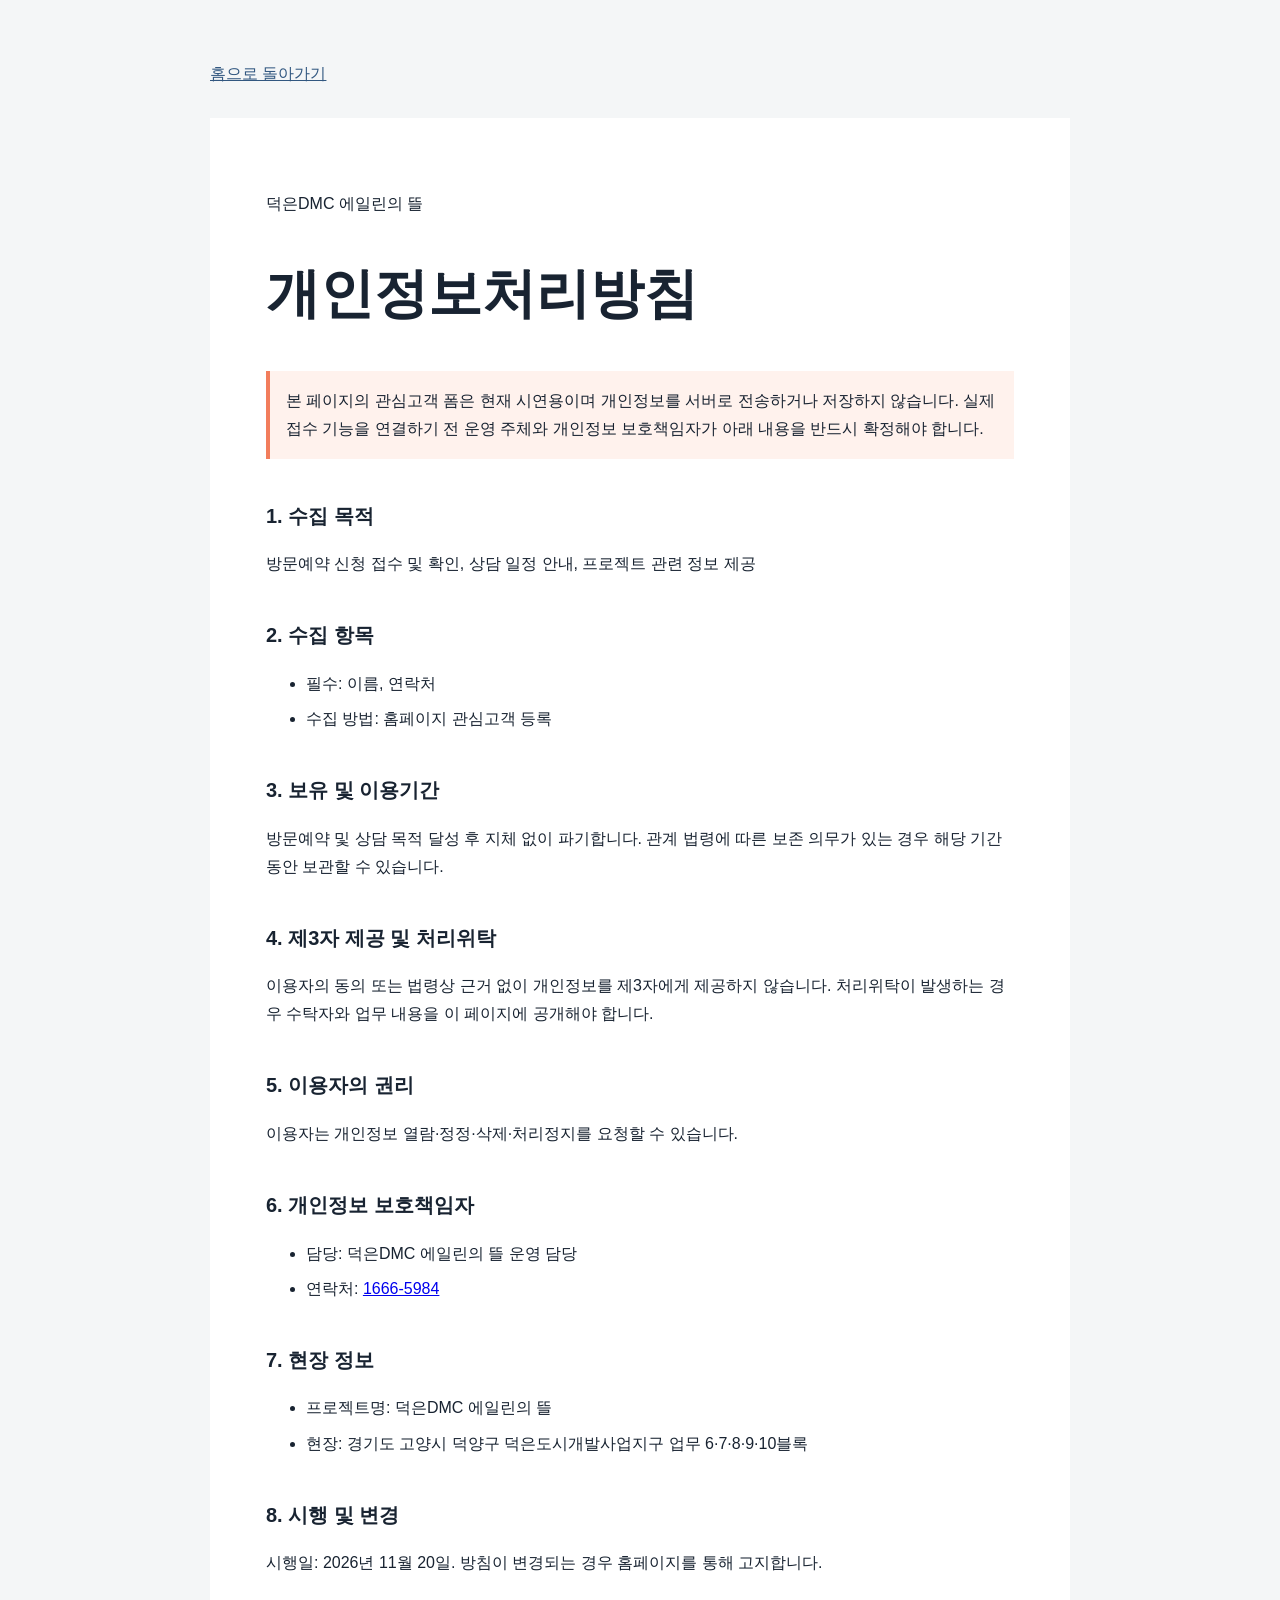
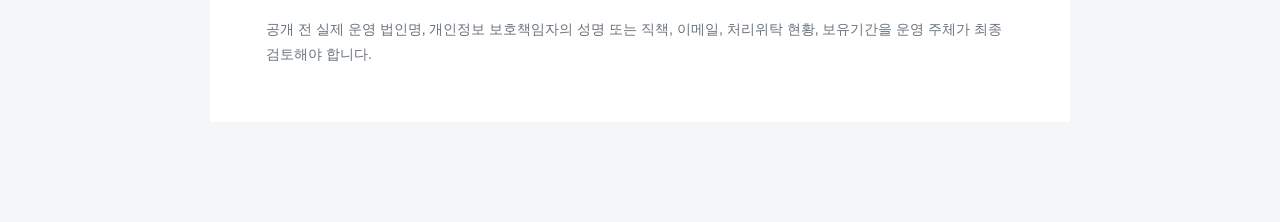
==== privacy.html @ 5596d7c9 "덕은DMC 에일린의 뜰 사이트 업로드" ====
<!doctype html>
<html lang="ko">
<head>
  <meta charset="utf-8">
  <meta name="viewport" content="width=device-width,initial-scale=1">
  <title>개인정보처리방침 | 덕은DMC 에일린의 뜰</title>
  <style>body{margin:0;background:#f4f6f7;color:#182331;font:16px/1.75 Arial,"Noto Sans KR",sans-serif}.wrap{max-width:860px;margin:auto;padding:60px 24px 100px}.back{color:#315780}.card{margin-top:30px;padding:clamp(24px,5vw,56px);background:#fff}h1{font-size:clamp(2rem,5vw,3.4rem);line-height:1.15}h2{margin-top:2.5rem;font-size:1.25rem}li{margin:.45rem 0}.notice{padding:16px;background:#fff2ed;border-left:4px solid #f27d5c}footer{margin-top:40px;color:#69737d;font-size:.88rem}</style>
</head>
<body><main class="wrap"><a class="back" href="index.html">홈으로 돌아가기</a><article class="card"><p>덕은DMC 에일린의 뜰</p><h1>개인정보처리방침</h1><p class="notice">본 페이지의 관심고객 폼은 현재 시연용이며 개인정보를 서버로 전송하거나 저장하지 않습니다. 실제 접수 기능을 연결하기 전 운영 주체와 개인정보 보호책임자가 아래 내용을 반드시 확정해야 합니다.</p>
<h2>1. 수집 목적</h2><p>방문예약 신청 접수 및 확인, 상담 일정 안내, 프로젝트 관련 정보 제공</p>
<h2>2. 수집 항목</h2><ul><li>필수: 이름, 연락처</li><li>수집 방법: 홈페이지 관심고객 등록</li></ul>
<h2>3. 보유 및 이용기간</h2><p>방문예약 및 상담 목적 달성 후 지체 없이 파기합니다. 관계 법령에 따른 보존 의무가 있는 경우 해당 기간 동안 보관할 수 있습니다.</p>
<h2>4. 제3자 제공 및 처리위탁</h2><p>이용자의 동의 또는 법령상 근거 없이 개인정보를 제3자에게 제공하지 않습니다. 처리위탁이 발생하는 경우 수탁자와 업무 내용을 이 페이지에 공개해야 합니다.</p>
<h2>5. 이용자의 권리</h2><p>이용자는 개인정보 열람·정정·삭제·처리정지를 요청할 수 있습니다.</p>
<h2>6. 개인정보 보호책임자</h2><ul><li>담당: 덕은DMC 에일린의 뜰 운영 담당</li><li>연락처: <a href="tel:16665984">1666-5984</a></li></ul>
<h2>7. 현장 정보</h2><ul><li>프로젝트명: 덕은DMC 에일린의 뜰</li><li>현장: 경기도 고양시 덕양구 덕은도시개발사업지구 업무 6·7·8·9·10블록</li></ul>
<h2>8. 시행 및 변경</h2><p>시행일: 2026년 11월 20일. 방침이 변경되는 경우 홈페이지를 통해 고지합니다.</p>
<footer>공개 전 실제 운영 법인명, 개인정보 보호책임자의 성명 또는 직책, 이메일, 처리위탁 현황, 보유기간을 운영 주체가 최종 검토해야 합니다.</footer></article></main></body></html>
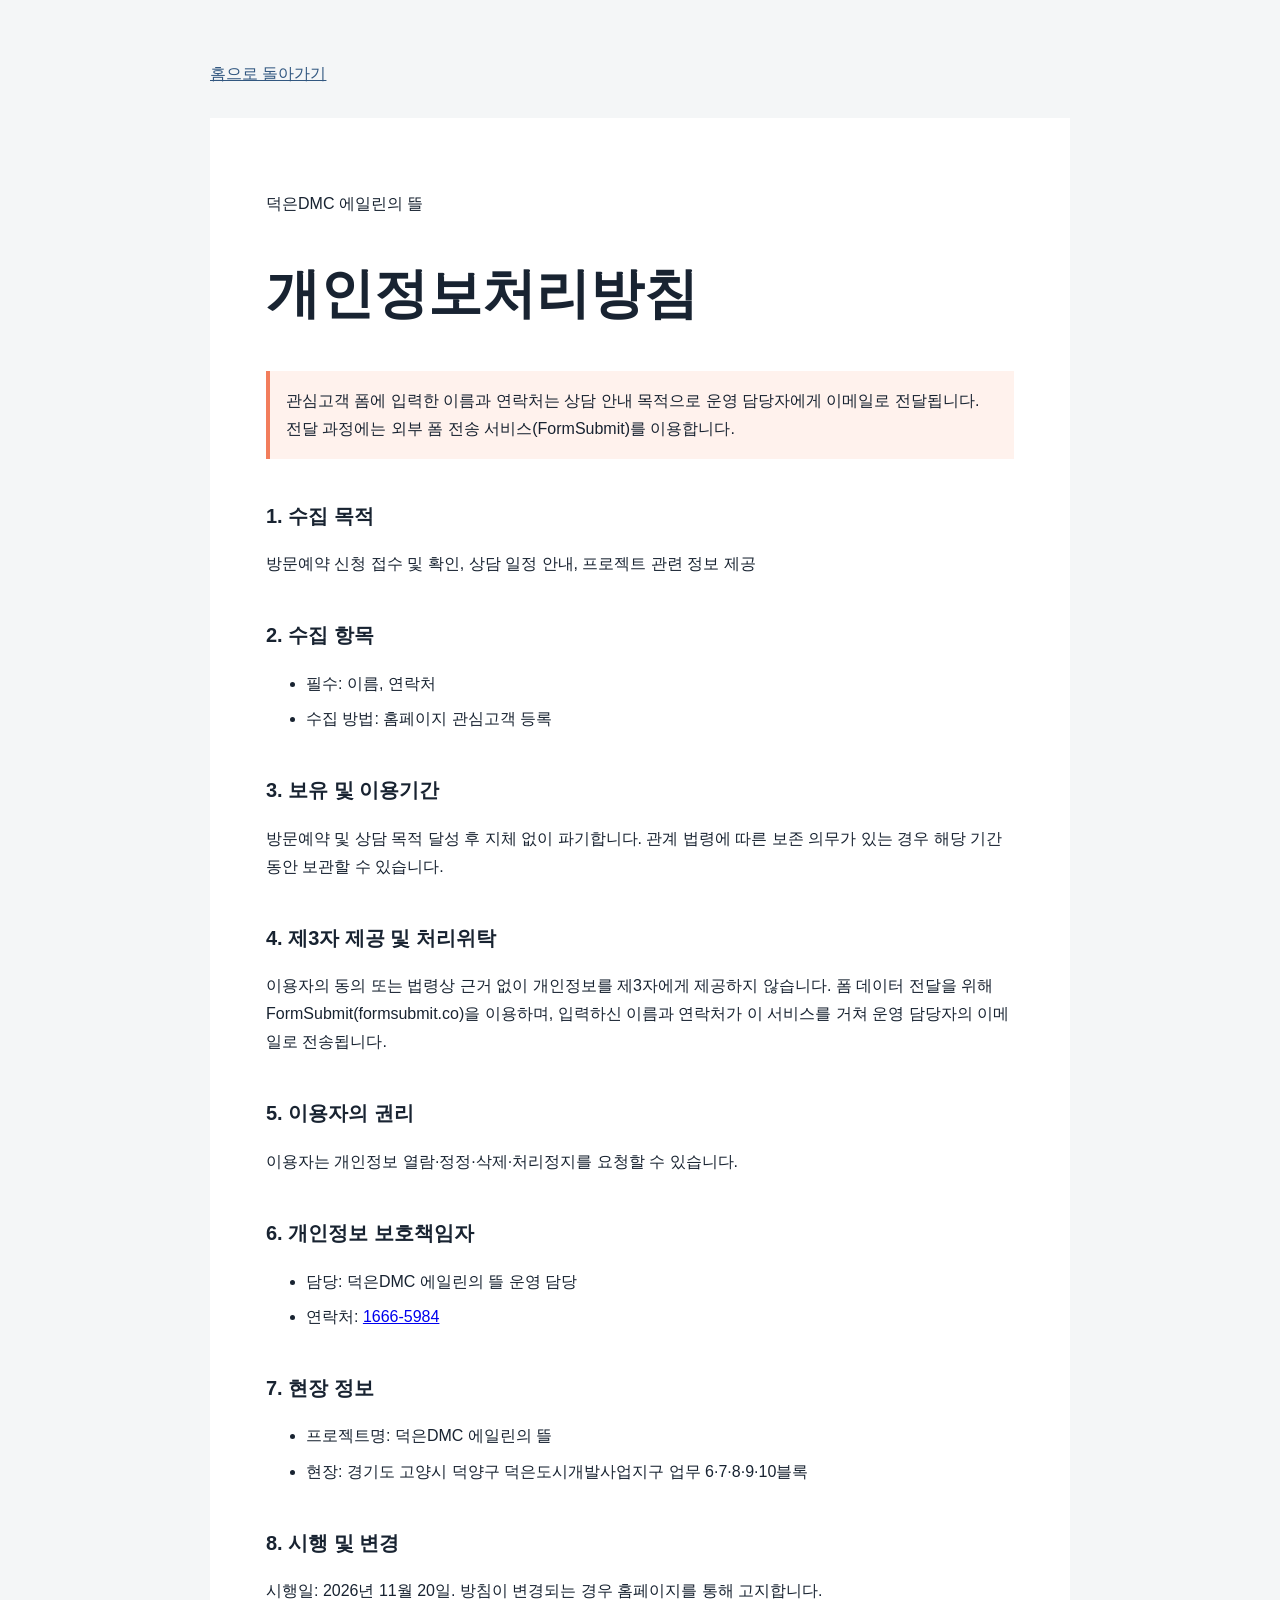
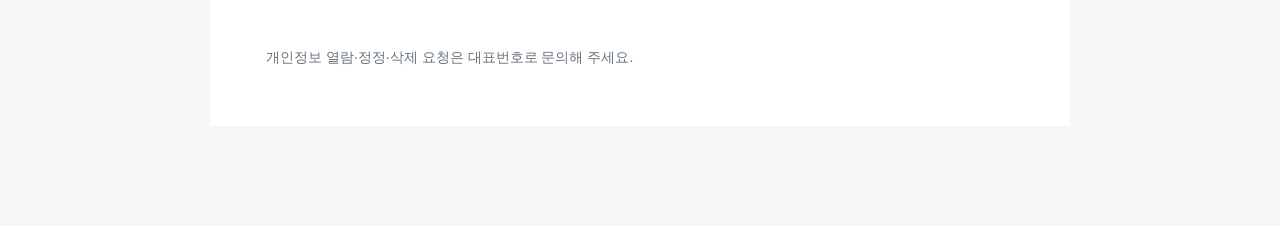
==== commit d139eb84: "관심 고객 폼을 이메일 접수로 연결하고 안내 문구 수정" ====
--- a/privacy.html
+++ b/privacy.html
@@ -6,13 +6,13 @@
   <title>개인정보처리방침 | 덕은DMC 에일린의 뜰</title>
   <style>body{margin:0;background:#f4f6f7;color:#182331;font:16px/1.75 Arial,"Noto Sans KR",sans-serif}.wrap{max-width:860px;margin:auto;padding:60px 24px 100px}.back{color:#315780}.card{margin-top:30px;padding:clamp(24px,5vw,56px);background:#fff}h1{font-size:clamp(2rem,5vw,3.4rem);line-height:1.15}h2{margin-top:2.5rem;font-size:1.25rem}li{margin:.45rem 0}.notice{padding:16px;background:#fff2ed;border-left:4px solid #f27d5c}footer{margin-top:40px;color:#69737d;font-size:.88rem}</style>
 </head>
-<body><main class="wrap"><a class="back" href="index.html">홈으로 돌아가기</a><article class="card"><p>덕은DMC 에일린의 뜰</p><h1>개인정보처리방침</h1><p class="notice">본 페이지의 관심고객 폼은 현재 시연용이며 개인정보를 서버로 전송하거나 저장하지 않습니다. 실제 접수 기능을 연결하기 전 운영 주체와 개인정보 보호책임자가 아래 내용을 반드시 확정해야 합니다.</p>
+<body><main class="wrap"><a class="back" href="index.html">홈으로 돌아가기</a><article class="card"><p>덕은DMC 에일린의 뜰</p><h1>개인정보처리방침</h1><p class="notice">관심고객 폼에 입력한 이름과 연락처는 상담 안내 목적으로 운영 담당자에게 이메일로 전달됩니다. 전달 과정에는 외부 폼 전송 서비스(FormSubmit)를 이용합니다.</p>
 <h2>1. 수집 목적</h2><p>방문예약 신청 접수 및 확인, 상담 일정 안내, 프로젝트 관련 정보 제공</p>
 <h2>2. 수집 항목</h2><ul><li>필수: 이름, 연락처</li><li>수집 방법: 홈페이지 관심고객 등록</li></ul>
 <h2>3. 보유 및 이용기간</h2><p>방문예약 및 상담 목적 달성 후 지체 없이 파기합니다. 관계 법령에 따른 보존 의무가 있는 경우 해당 기간 동안 보관할 수 있습니다.</p>
-<h2>4. 제3자 제공 및 처리위탁</h2><p>이용자의 동의 또는 법령상 근거 없이 개인정보를 제3자에게 제공하지 않습니다. 처리위탁이 발생하는 경우 수탁자와 업무 내용을 이 페이지에 공개해야 합니다.</p>
+<h2>4. 제3자 제공 및 처리위탁</h2><p>이용자의 동의 또는 법령상 근거 없이 개인정보를 제3자에게 제공하지 않습니다. 폼 데이터 전달을 위해 FormSubmit(formsubmit.co)을 이용하며, 입력하신 이름과 연락처가 이 서비스를 거쳐 운영 담당자의 이메일로 전송됩니다.</p>
 <h2>5. 이용자의 권리</h2><p>이용자는 개인정보 열람·정정·삭제·처리정지를 요청할 수 있습니다.</p>
 <h2>6. 개인정보 보호책임자</h2><ul><li>담당: 덕은DMC 에일린의 뜰 운영 담당</li><li>연락처: <a href="tel:16665984">1666-5984</a></li></ul>
 <h2>7. 현장 정보</h2><ul><li>프로젝트명: 덕은DMC 에일린의 뜰</li><li>현장: 경기도 고양시 덕양구 덕은도시개발사업지구 업무 6·7·8·9·10블록</li></ul>
 <h2>8. 시행 및 변경</h2><p>시행일: 2026년 11월 20일. 방침이 변경되는 경우 홈페이지를 통해 고지합니다.</p>
-<footer>공개 전 실제 운영 법인명, 개인정보 보호책임자의 성명 또는 직책, 이메일, 처리위탁 현황, 보유기간을 운영 주체가 최종 검토해야 합니다.</footer></article></main></body></html>
+<footer>개인정보 열람·정정·삭제 요청은 대표번호로 문의해 주세요.</footer></article></main></body></html>
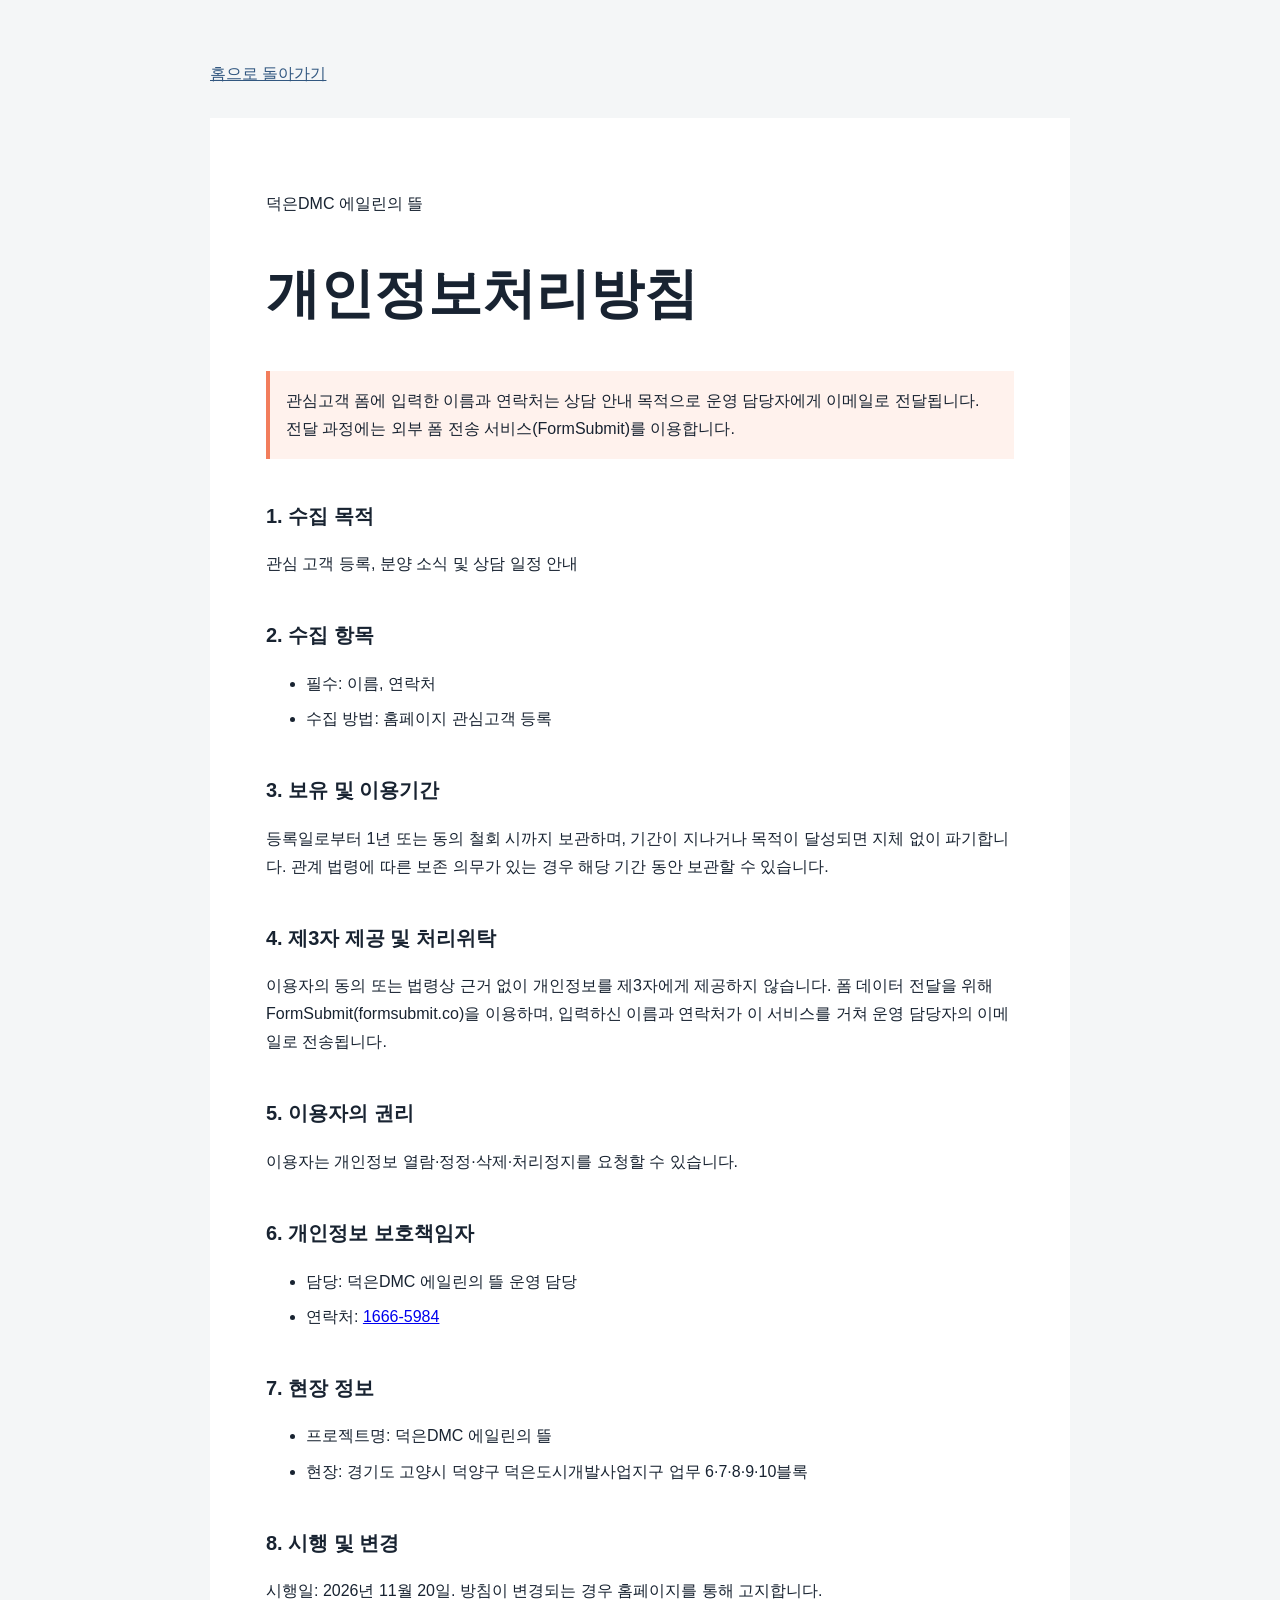
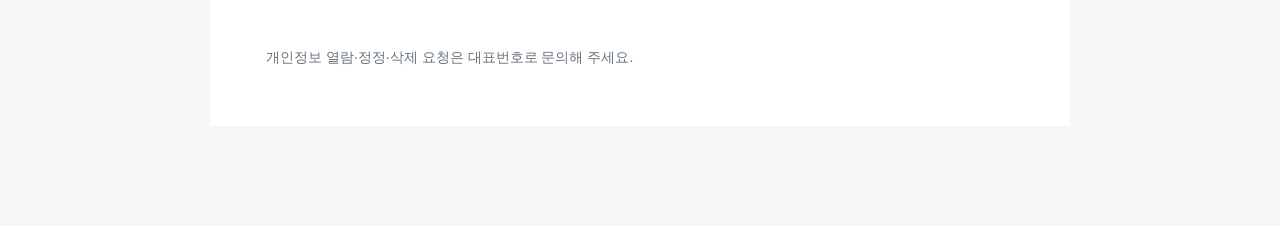
==== commit ef327992: "점검 반영: #contact 이동 보정, 동의 안내 보강, 처리방침 정비, 이미지 경량화·지연 로딩, 공유 썸네일·파비콘, 입지 문구 정리 Co-Authored-By: Claude" ====
--- a/privacy.html
+++ b/privacy.html
@@ -5,11 +5,11 @@
   <meta name="viewport" content="width=device-width,initial-scale=1">
   <title>개인정보처리방침 | 덕은DMC 에일린의 뜰</title>
   <style>body{margin:0;background:#f4f6f7;color:#182331;font:16px/1.75 Arial,"Noto Sans KR",sans-serif}.wrap{max-width:860px;margin:auto;padding:60px 24px 100px}.back{color:#315780}.card{margin-top:30px;padding:clamp(24px,5vw,56px);background:#fff}h1{font-size:clamp(2rem,5vw,3.4rem);line-height:1.15}h2{margin-top:2.5rem;font-size:1.25rem}li{margin:.45rem 0}.notice{padding:16px;background:#fff2ed;border-left:4px solid #f27d5c}footer{margin-top:40px;color:#69737d;font-size:.88rem}</style>
-</head>
+<link rel="icon" href="favicon.ico" sizes="48x48"></head>
 <body><main class="wrap"><a class="back" href="index.html">홈으로 돌아가기</a><article class="card"><p>덕은DMC 에일린의 뜰</p><h1>개인정보처리방침</h1><p class="notice">관심고객 폼에 입력한 이름과 연락처는 상담 안내 목적으로 운영 담당자에게 이메일로 전달됩니다. 전달 과정에는 외부 폼 전송 서비스(FormSubmit)를 이용합니다.</p>
-<h2>1. 수집 목적</h2><p>방문예약 신청 접수 및 확인, 상담 일정 안내, 프로젝트 관련 정보 제공</p>
+<h2>1. 수집 목적</h2><p>관심 고객 등록, 분양 소식 및 상담 일정 안내</p>
 <h2>2. 수집 항목</h2><ul><li>필수: 이름, 연락처</li><li>수집 방법: 홈페이지 관심고객 등록</li></ul>
-<h2>3. 보유 및 이용기간</h2><p>방문예약 및 상담 목적 달성 후 지체 없이 파기합니다. 관계 법령에 따른 보존 의무가 있는 경우 해당 기간 동안 보관할 수 있습니다.</p>
+<h2>3. 보유 및 이용기간</h2><p>등록일로부터 1년 또는 동의 철회 시까지 보관하며, 기간이 지나거나 목적이 달성되면 지체 없이 파기합니다. 관계 법령에 따른 보존 의무가 있는 경우 해당 기간 동안 보관할 수 있습니다.</p>
 <h2>4. 제3자 제공 및 처리위탁</h2><p>이용자의 동의 또는 법령상 근거 없이 개인정보를 제3자에게 제공하지 않습니다. 폼 데이터 전달을 위해 FormSubmit(formsubmit.co)을 이용하며, 입력하신 이름과 연락처가 이 서비스를 거쳐 운영 담당자의 이메일로 전송됩니다.</p>
 <h2>5. 이용자의 권리</h2><p>이용자는 개인정보 열람·정정·삭제·처리정지를 요청할 수 있습니다.</p>
 <h2>6. 개인정보 보호책임자</h2><ul><li>담당: 덕은DMC 에일린의 뜰 운영 담당</li><li>연락처: <a href="tel:16665984">1666-5984</a></li></ul>
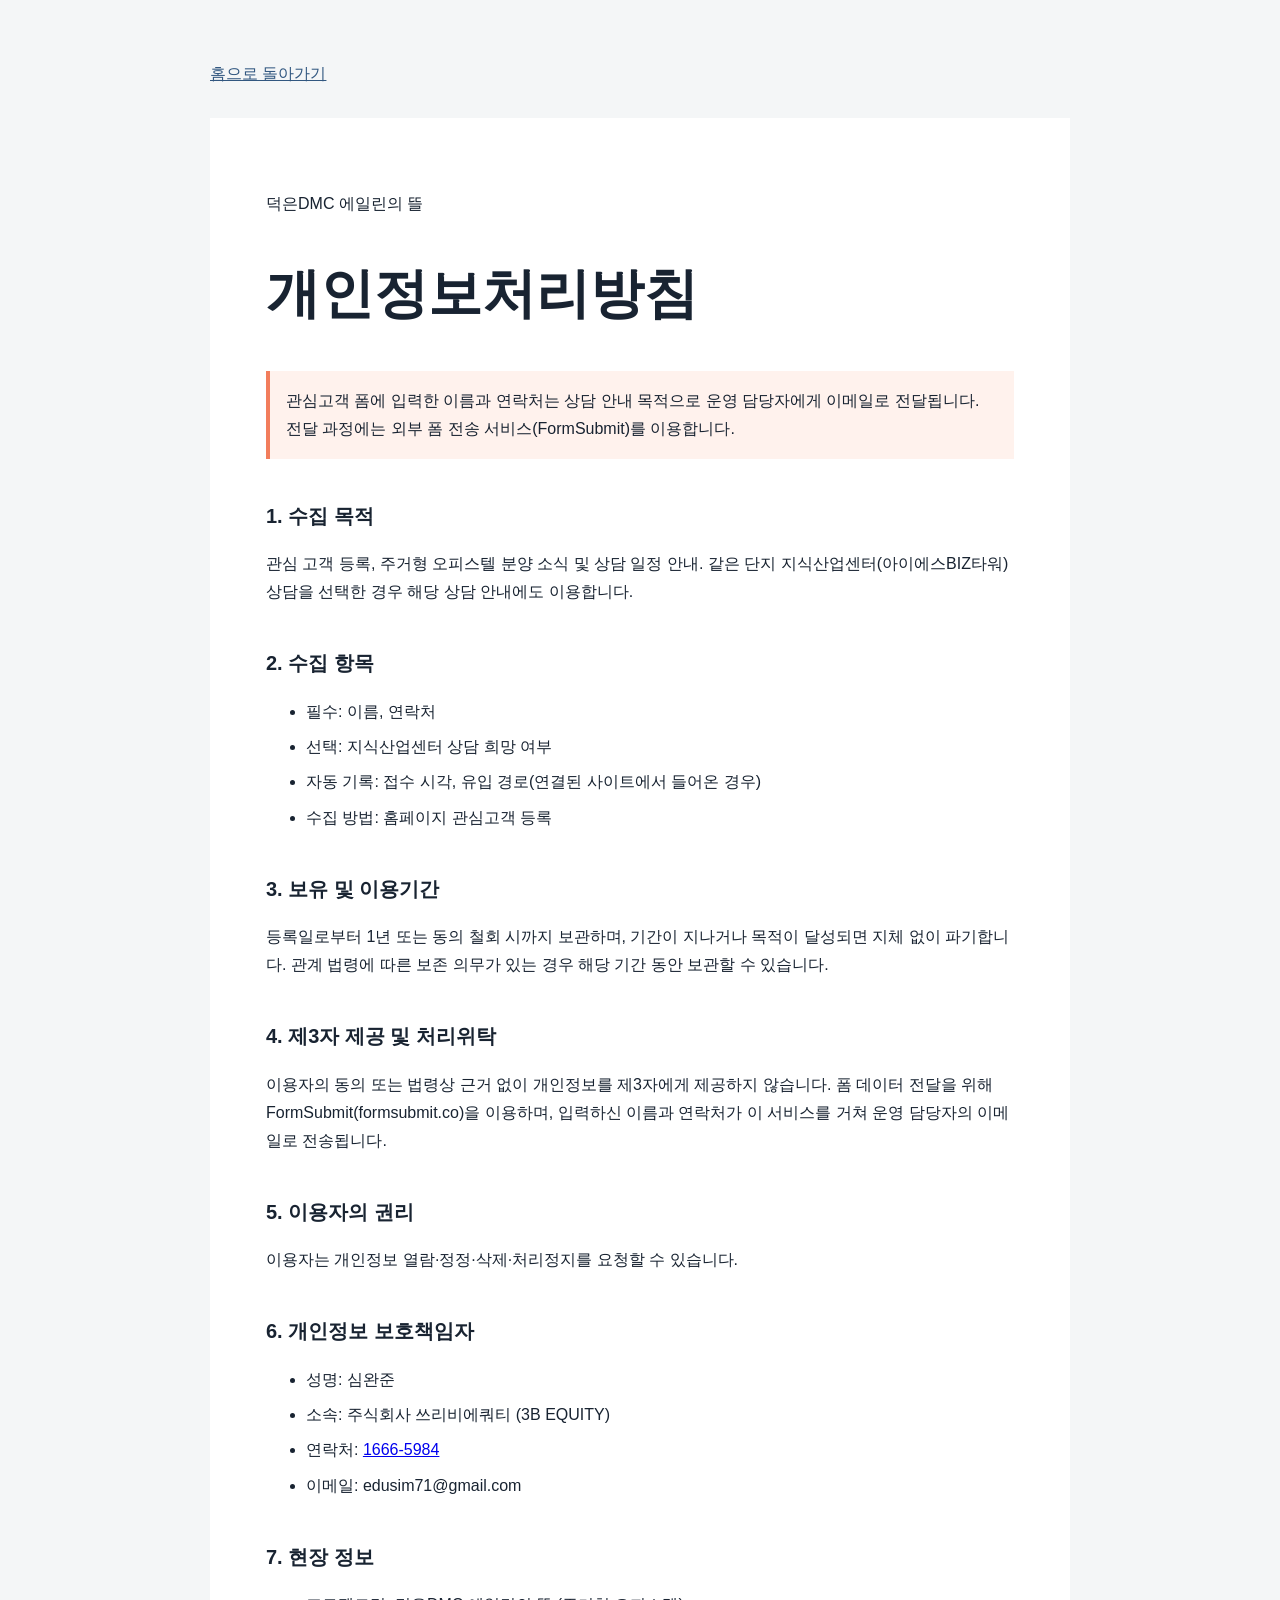
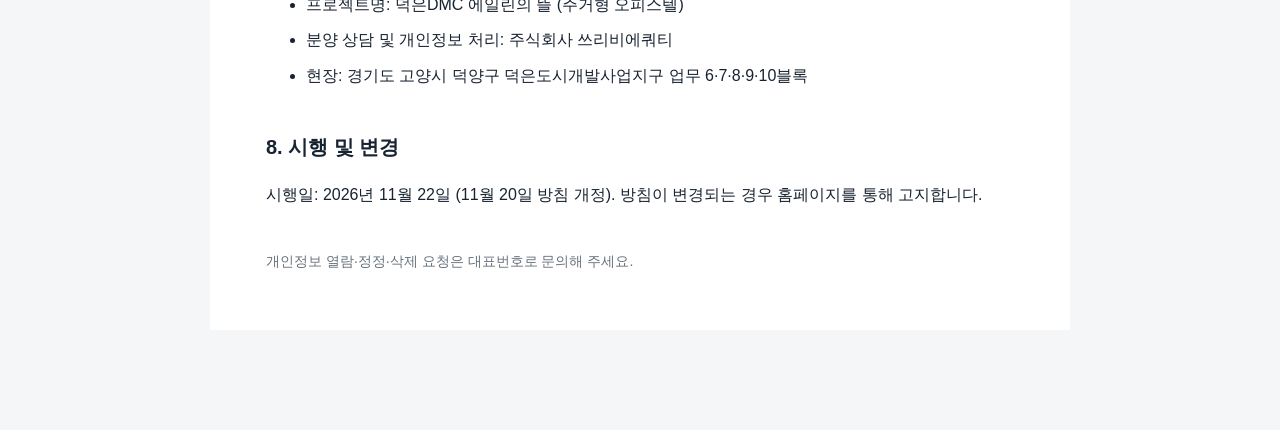
==== commit b5aac9e6: "아이에스BIZ타워 연결, 주거형 오피스텔 표기, 보호책임자 쓰리비에쿼티 심완준으로 통일, 지식산업센터 상담 선택·유입경로 기록 Co-Authored-By: Claude Opus 5" ====
--- a/privacy.html
+++ b/privacy.html
@@ -7,12 +7,12 @@
   <style>body{margin:0;background:#f4f6f7;color:#182331;font:16px/1.75 Arial,"Noto Sans KR",sans-serif}.wrap{max-width:860px;margin:auto;padding:60px 24px 100px}.back{color:#315780}.card{margin-top:30px;padding:clamp(24px,5vw,56px);background:#fff}h1{font-size:clamp(2rem,5vw,3.4rem);line-height:1.15}h2{margin-top:2.5rem;font-size:1.25rem}li{margin:.45rem 0}.notice{padding:16px;background:#fff2ed;border-left:4px solid #f27d5c}footer{margin-top:40px;color:#69737d;font-size:.88rem}</style>
 <link rel="icon" href="favicon.ico" sizes="48x48"></head>
 <body><main class="wrap"><a class="back" href="index.html">홈으로 돌아가기</a><article class="card"><p>덕은DMC 에일린의 뜰</p><h1>개인정보처리방침</h1><p class="notice">관심고객 폼에 입력한 이름과 연락처는 상담 안내 목적으로 운영 담당자에게 이메일로 전달됩니다. 전달 과정에는 외부 폼 전송 서비스(FormSubmit)를 이용합니다.</p>
-<h2>1. 수집 목적</h2><p>관심 고객 등록, 분양 소식 및 상담 일정 안내</p>
-<h2>2. 수집 항목</h2><ul><li>필수: 이름, 연락처</li><li>수집 방법: 홈페이지 관심고객 등록</li></ul>
+<h2>1. 수집 목적</h2><p>관심 고객 등록, 주거형 오피스텔 분양 소식 및 상담 일정 안내. 같은 단지 지식산업센터(아이에스BIZ타워) 상담을 선택한 경우 해당 상담 안내에도 이용합니다.</p>
+<h2>2. 수집 항목</h2><ul><li>필수: 이름, 연락처</li><li>선택: 지식산업센터 상담 희망 여부</li><li>자동 기록: 접수 시각, 유입 경로(연결된 사이트에서 들어온 경우)</li><li>수집 방법: 홈페이지 관심고객 등록</li></ul>
 <h2>3. 보유 및 이용기간</h2><p>등록일로부터 1년 또는 동의 철회 시까지 보관하며, 기간이 지나거나 목적이 달성되면 지체 없이 파기합니다. 관계 법령에 따른 보존 의무가 있는 경우 해당 기간 동안 보관할 수 있습니다.</p>
 <h2>4. 제3자 제공 및 처리위탁</h2><p>이용자의 동의 또는 법령상 근거 없이 개인정보를 제3자에게 제공하지 않습니다. 폼 데이터 전달을 위해 FormSubmit(formsubmit.co)을 이용하며, 입력하신 이름과 연락처가 이 서비스를 거쳐 운영 담당자의 이메일로 전송됩니다.</p>
 <h2>5. 이용자의 권리</h2><p>이용자는 개인정보 열람·정정·삭제·처리정지를 요청할 수 있습니다.</p>
-<h2>6. 개인정보 보호책임자</h2><ul><li>담당: 덕은DMC 에일린의 뜰 운영 담당</li><li>연락처: <a href="tel:16665984">1666-5984</a></li></ul>
-<h2>7. 현장 정보</h2><ul><li>프로젝트명: 덕은DMC 에일린의 뜰</li><li>현장: 경기도 고양시 덕양구 덕은도시개발사업지구 업무 6·7·8·9·10블록</li></ul>
-<h2>8. 시행 및 변경</h2><p>시행일: 2026년 11월 20일. 방침이 변경되는 경우 홈페이지를 통해 고지합니다.</p>
+<h2>6. 개인정보 보호책임자</h2><ul><li>성명: 심완준</li><li>소속: 주식회사 쓰리비에쿼티 (3B EQUITY)</li><li>연락처: <a href="tel:16665984">1666-5984</a></li><li>이메일: edusim71@gmail.com</li></ul>
+<h2>7. 현장 정보</h2><ul><li>프로젝트명: 덕은DMC 에일린의 뜰 (주거형 오피스텔)</li><li>분양 상담 및 개인정보 처리: 주식회사 쓰리비에쿼티</li><li>현장: 경기도 고양시 덕양구 덕은도시개발사업지구 업무 6·7·8·9·10블록</li></ul>
+<h2>8. 시행 및 변경</h2><p>시행일: 2026년 11월 22일 (11월 20일 방침 개정). 방침이 변경되는 경우 홈페이지를 통해 고지합니다.</p>
 <footer>개인정보 열람·정정·삭제 요청은 대표번호로 문의해 주세요.</footer></article></main></body></html>
